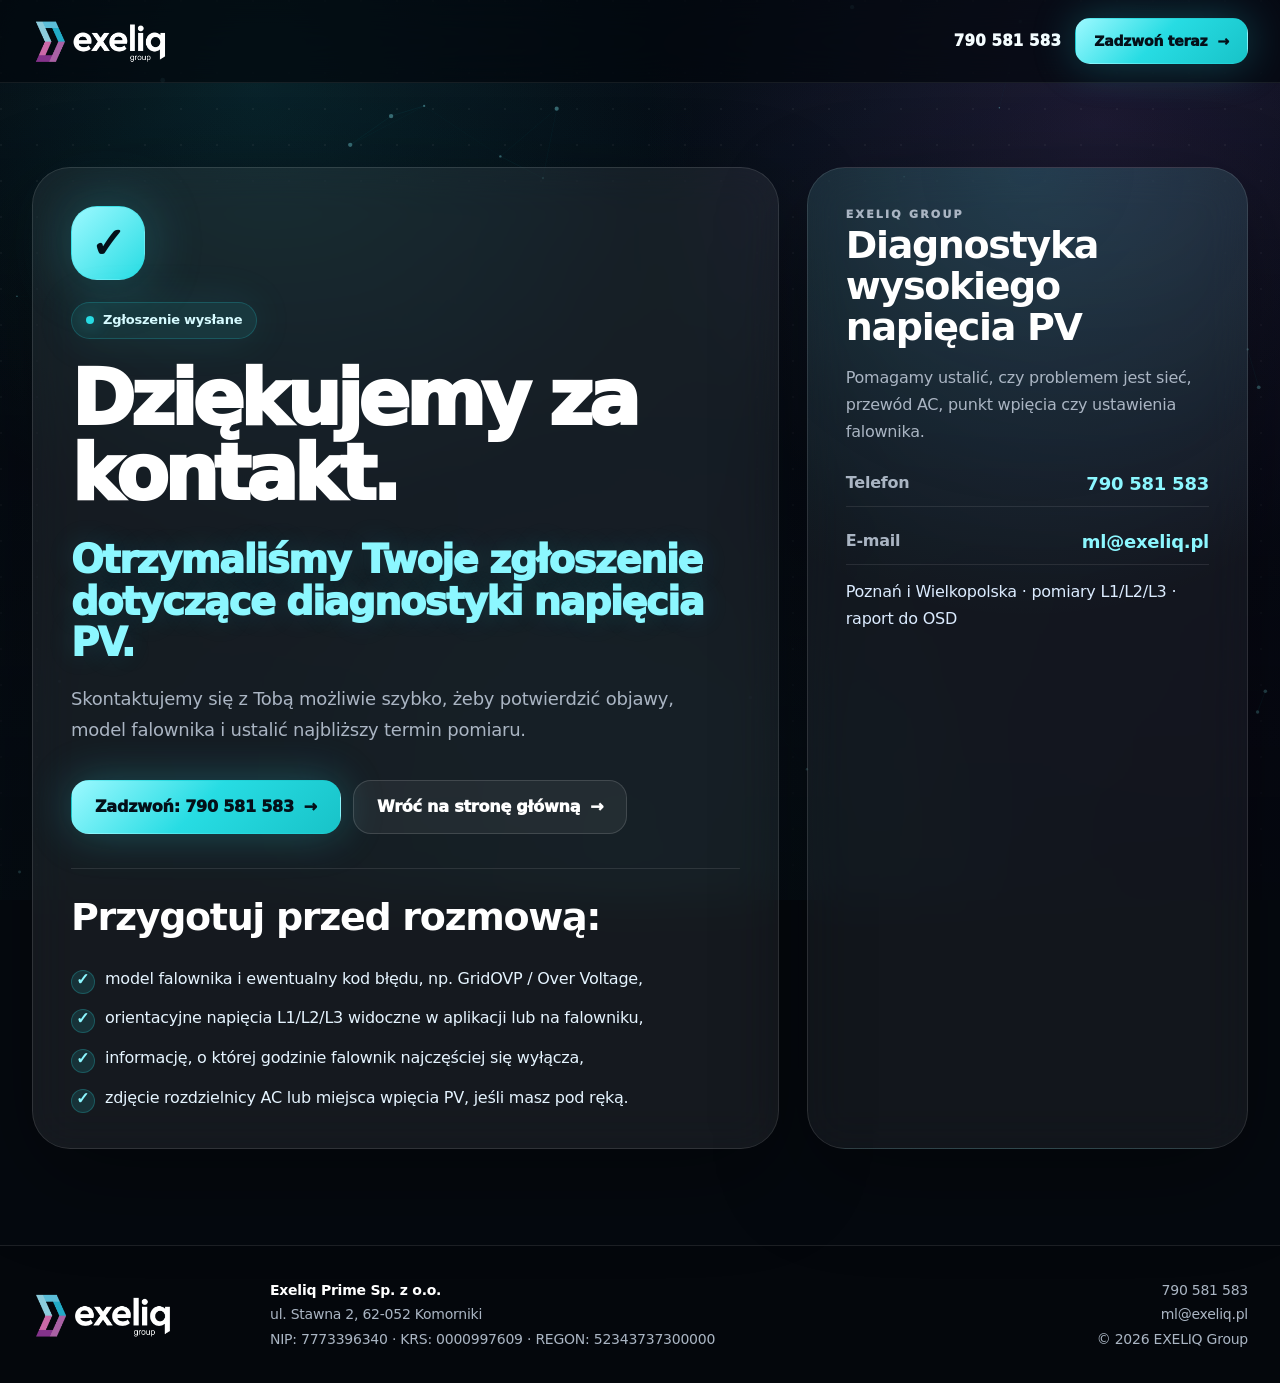
==== dziekujemy.html @ f60b9595 "Add files via upload" ====
<!doctype html>
<html lang="pl">
<head>
  <meta charset="utf-8" />
  <meta name="viewport" content="width=device-width, initial-scale=1" />
  <title>Dziękujemy za zgłoszenie | EXELIQ Group</title>
  <meta name="description" content="Dziękujemy za wysłanie zgłoszenia diagnostyki napięcia PV. EXELIQ Group skontaktuje się z Tobą w sprawie pomiaru i diagnostyki." />
  <meta name="robots" content="noindex, follow" />
  <meta name="theme-color" content="#05090f" />
  <link rel="preload" href="assets/exeliq_.png" as="image" />
  <link rel="stylesheet" href="styles.css" />
</head>
<body class="thank-you-page">
  <canvas id="particleCanvas" aria-hidden="true"></canvas>
  <div class="ambient" aria-hidden="true"></div>

  <header class="site-header">
    <div class="container header-inner">
      <a href="/" class="brand" aria-label="EXELIQ Group">
        <img src="assets/exeliq_.png" alt="EXELIQ Group" />
      </a>
      <div class="header-actions">
        <a class="phone-link" href="tel:+48790581583">790 581 583</a>
        <a class="btn btn-primary btn-small" href="tel:+48790581583">Zadzwoń teraz</a>
      </div>
    </div>
  </header>

  <main class="thank-you-main">
    <section class="container thank-you-grid">
      <div class="thank-you-card glass reveal is-visible">
        <div class="success-icon" aria-hidden="true">✓</div>
        <div class="eyebrow"><span></span>Zgłoszenie wysłane</div>
        <h1>Dziękujemy za kontakt.</h1>
        <p class="lead">Otrzymaliśmy Twoje zgłoszenie dotyczące diagnostyki napięcia PV.</p>
        <p class="hero-text">
          Skontaktujemy się z Tobą możliwie szybko, żeby potwierdzić objawy, model falownika
          i ustalić najbliższy termin pomiaru.
        </p>

        <div class="thank-you-actions">
          <a class="btn btn-primary" href="tel:+48790581583">Zadzwoń: 790 581 583</a>
          <a class="btn btn-secondary" href="/">Wróć na stronę główną</a>
        </div>

        <div class="next-steps">
          <h2>Przygotuj przed rozmową:</h2>
          <ul class="check-list">
            <li>model falownika i ewentualny kod błędu, np. GridOVP / Over Voltage,</li>
            <li>orientacyjne napięcia L1/L2/L3 widoczne w aplikacji lub na falowniku,</li>
            <li>informację, o której godzinie falownik najczęściej się wyłącza,</li>
            <li>zdjęcie rozdzielnicy AC lub miejsca wpięcia PV, jeśli masz pod ręką.</li>
          </ul>
        </div>
      </div>

      <aside class="thank-you-side glass reveal is-visible">
        <p class="mini-label">EXELIQ Group</p>
        <h2>Diagnostyka wysokiego napięcia PV</h2>
        <p>Pomagamy ustalić, czy problemem jest sieć, przewód AC, punkt wpięcia czy ustawienia falownika.</p>
        <div class="diagnostic-row"><span>Telefon</span><strong>790 581 583</strong></div>
        <div class="diagnostic-row"><span>E-mail</span><strong>ml@exeliq.pl</strong></div>
        <div class="diagnostic-note">Poznań i Wielkopolska · pomiary L1/L2/L3 · raport do OSD</div>
      </aside>
    </section>
  </main>

  <footer class="site-footer">
    <div class="container footer-grid">
      <img src="assets/exeliq_.png" alt="EXELIQ Group" />
      <div>
        <strong>Exeliq Prime Sp. z o.o.</strong>
        <span>ul. Stawna 2, 62-052 Komorniki</span>
        <span>NIP: 7773396340 · KRS: 0000997609 · REGON: 52343737300000</span>
      </div>
      <div class="footer-contact">
        <a href="tel:+48790581583">790 581 583</a>
        <a href="mailto:ml@exeliq.pl">ml@exeliq.pl</a>
        <span>© <span id="year"></span> EXELIQ Group</span>
      </div>
    </div>
  </footer>

  <script src="script.js"></script>
</body>
</html>
---- styles.css ----
:root {
  --bg: #05090f;
  --bg2: #09121c;
  --panel: rgba(255,255,255,.065);
  --panel-2: rgba(255,255,255,.095);
  --border: rgba(255,255,255,.115);
  --text: #ffffff;
  --muted: #aab5c3;
  --soft: #dbe8f3;
  --cyan: #27dce3;
  --cyan2: #8cf7ff;
  --red: #ff7b86;
  --purple: #a566d4;
  --shadow: rgba(0,0,0,.34);
  --max: 1320px;
  --radius: 30px;
}

* { box-sizing: border-box; }
html { scroll-behavior: smooth; }
body {
  margin: 0;
  min-width: 320px;
  overflow-x: hidden;
  color: var(--text);
  background: var(--bg);
  font-family: Inter, ui-sans-serif, system-ui, -apple-system, BlinkMacSystemFont, "Segoe UI", sans-serif;
  letter-spacing: -.015em;
}
body::before {
  content: "";
  position: fixed;
  inset: 0;
  pointer-events: none;
  z-index: -4;
  background:
    radial-gradient(circle at 20% 10%, rgba(39,220,227,.13), transparent 34%),
    radial-gradient(circle at 86% 14%, rgba(165,102,212,.16), transparent 34%),
    radial-gradient(circle at 50% 100%, rgba(30,170,155,.10), transparent 38%),
    linear-gradient(135deg, #05090f 0%, #07111a 46%, #080714 100%);
}

a { color: inherit; text-decoration: none; }
img { max-width: 100%; display: block; }
button, input, textarea { font: inherit; }

#particleCanvas {
  position: fixed;
  inset: 0;
  width: 100vw;
  height: 100vh;
  z-index: -3;
  pointer-events: none;
  opacity: .72;
}
.ambient {
  position: fixed;
  inset: 0;
  z-index: -2;
  pointer-events: none;
  background:
    linear-gradient(to bottom, rgba(5,9,15,.08), rgba(5,9,15,.78)),
    radial-gradient(circle at 1px 1px, rgba(255,255,255,.075) 1px, transparent 0);
  background-size: auto, 36px 36px;
  opacity: .72;
}

.container {
  width: min(var(--max), calc(100% - 64px));
  margin-inline: auto;
}
.section-pad { padding: 92px 0; }
.section-hero { padding: 72px 0 54px; }
.pt-small { padding-top: 38px; }

.glass {
  border: 1px solid var(--border);
  background: var(--panel);
  box-shadow: 0 30px 90px var(--shadow);
  backdrop-filter: blur(22px);
  -webkit-backdrop-filter: blur(22px);
}
.glass-strong {
  border: 1px solid rgba(140,247,255,.18);
  background: rgba(5,9,15,.64);
  box-shadow: 0 28px 90px rgba(0,0,0,.38), 0 0 64px rgba(39,220,227,.12);
  backdrop-filter: blur(24px);
  -webkit-backdrop-filter: blur(24px);
}

.site-header {
  position: sticky;
  top: 0;
  z-index: 50;
  border-bottom: 1px solid rgba(255,255,255,.075);
  background: rgba(2, 6, 12, .68);
  backdrop-filter: blur(20px);
  -webkit-backdrop-filter: blur(20px);
}
.header-inner {
  display: flex;
  align-items: center;
  justify-content: space-between;
  gap: 28px;
  min-height: 82px;
}
.brand {
  display: flex;
  align-items: center;
  min-width: 170px;
}
.brand img { height: 52px; width: auto; object-fit: contain; }
.nav-links {
  display: flex;
  align-items: center;
  justify-content: center;
  gap: 28px;
  color: var(--muted);
  font-size: 14px;
  font-weight: 850;
}
.nav-links a { transition: color .2s ease; }
.nav-links a:hover { color: var(--cyan2); }
.header-actions {
  display: flex;
  align-items: center;
  justify-content: flex-end;
  gap: 14px;
  min-width: 280px;
}
.phone-link {
  color: #f5fdff;
  font-size: 15px;
  font-weight: 950;
  letter-spacing: .02em;
}
.phone-link:hover { color: var(--cyan2); }

.btn {
  display: inline-flex;
  align-items: center;
  justify-content: center;
  gap: 10px;
  min-height: 54px;
  border-radius: 18px;
  padding: 15px 23px;
  border: 1px solid transparent;
  font-weight: 1000;
  letter-spacing: -.015em;
  line-height: 1;
  white-space: nowrap;
  transition: transform .25s ease, background .25s ease, border-color .25s ease, box-shadow .25s ease;
}
.btn::after {
  content: "→";
  transition: transform .25s ease;
}
.btn:hover { transform: translateY(-2px); }
.btn:hover::after { transform: translateX(3px); }
.btn-primary {
  color: #041019;
  background: linear-gradient(135deg, #9cf9ff 0%, #27dce3 48%, #18c3c8 100%);
  box-shadow: 0 0 44px rgba(39, 220, 227, .28);
}
.btn-primary:hover { box-shadow: 0 0 68px rgba(39, 220, 227, .42); }
.btn-secondary {
  color: #fff;
  border-color: rgba(255,255,255,.14);
  background: rgba(255,255,255,.055);
}
.btn-secondary:hover { border-color: rgba(140,247,255,.36); background: rgba(255,255,255,.095); }
.btn-small { min-height: 46px; padding: 13px 18px; border-radius: 15px; font-size: 14px; }

.hero-grid {
  display: grid;
  grid-template-columns: minmax(0, .88fr) minmax(0, 1.12fr);
  align-items: center;
  gap: 56px;
}
.hero-copy { min-width: 0; }
.eyebrow {
  display: inline-flex;
  align-items: center;
  gap: 9px;
  width: fit-content;
  max-width: 100%;
  border: 1px solid rgba(39,220,227,.20);
  background: rgba(39,220,227,.10);
  border-radius: 999px;
  padding: 9px 14px;
  color: #d6fbff;
  font-size: 13px;
  line-height: 1.3;
  font-weight: 900;
  box-shadow: 0 0 44px rgba(39,220,227,.10);
}
.eyebrow span {
  width: 8px;
  height: 8px;
  flex: 0 0 8px;
  border-radius: 50%;
  background: var(--cyan);
  box-shadow: 0 0 18px rgba(39,220,227,.8);
}
.hero h1 {
  max-width: 620px;
  margin: 28px 0 0;
  font-size: clamp(44px, 4.25vw, 72px);
  line-height: 1.04;
  letter-spacing: -.05em;
  font-weight: 1000;
  text-wrap: balance;
}
.hero h1 span {
  display: block;
  margin-bottom: .03em;
}
.lead {
  max-width: 650px;
  margin: 28px 0 0;
  color: var(--cyan2);
  font-size: clamp(28px, 3vw, 42px);
  line-height: 1.08;
  font-weight: 1000;
  letter-spacing: -.04em;
  text-shadow: 0 0 28px rgba(39,220,227,.16);
}
.hero-text {
  max-width: 610px;
  margin: 20px 0 0;
  color: var(--muted);
  font-size: 18px;
  line-height: 1.72;
}
.cta-row {
  display: flex;
  flex-wrap: wrap;
  gap: 12px;
  margin-top: 32px;
}
.hero-badges {
  display: grid;
  grid-template-columns: repeat(2, minmax(0, 1fr));
  gap: 12px;
  max-width: 610px;
  margin-top: 32px;
}
.hero-badges div,
.mini-benefits div {
  display: flex;
  align-items: center;
  gap: 11px;
  min-width: 0;
  border: 1px solid rgba(255,255,255,.10);
  background: rgba(255,255,255,.052);
  border-radius: 18px;
  padding: 14px 16px;
  color: #edf8ff;
  font-size: 14px;
  font-weight: 850;
  backdrop-filter: blur(14px);
}

[data-icon] {
  display: inline-block;
  width: 22px;
  height: 22px;
  flex: 0 0 22px;
  color: var(--cyan2);
  background: currentColor;
  mask-repeat: no-repeat;
  mask-position: center;
  mask-size: contain;
  -webkit-mask-repeat: no-repeat;
  -webkit-mask-position: center;
  -webkit-mask-size: contain;
}
[data-icon="shield"]{ mask-image: url("data:image/svg+xml,%3Csvg xmlns='http://www.w3.org/2000/svg' viewBox='0 0 24 24' fill='none' stroke='black' stroke-width='2.5' stroke-linecap='round' stroke-linejoin='round'%3E%3Cpath d='M12 22s8-4 8-10V5l-8-3-8 3v7c0 6 8 10 8 10Z'/%3E%3Cpath d='m9 12 2 2 4-4'/%3E%3C/svg%3E"); -webkit-mask-image: url("data:image/svg+xml,%3Csvg xmlns='http://www.w3.org/2000/svg' viewBox='0 0 24 24' fill='none' stroke='black' stroke-width='2.5' stroke-linecap='round' stroke-linejoin='round'%3E%3Cpath d='M12 22s8-4 8-10V5l-8-3-8 3v7c0 6 8 10 8 10Z'/%3E%3Cpath d='m9 12 2 2 4-4'/%3E%3C/svg%3E"); }
[data-icon="gauge"]{ mask-image: url("data:image/svg+xml,%3Csvg xmlns='http://www.w3.org/2000/svg' viewBox='0 0 24 24' fill='none' stroke='black' stroke-width='2.5' stroke-linecap='round' stroke-linejoin='round'%3E%3Cpath d='m12 14 4-4'/%3E%3Cpath d='M3.34 19a10 10 0 1 1 17.32 0'/%3E%3C/svg%3E"); -webkit-mask-image: url("data:image/svg+xml,%3Csvg xmlns='http://www.w3.org/2000/svg' viewBox='0 0 24 24' fill='none' stroke='black' stroke-width='2.5' stroke-linecap='round' stroke-linejoin='round'%3E%3Cpath d='m12 14 4-4'/%3E%3Cpath d='M3.34 19a10 10 0 1 1 17.32 0'/%3E%3C/svg%3E"); }
[data-icon="report"]{ mask-image: url("data:image/svg+xml,%3Csvg xmlns='http://www.w3.org/2000/svg' viewBox='0 0 24 24' fill='none' stroke='black' stroke-width='2.5' stroke-linecap='round' stroke-linejoin='round'%3E%3Cpath d='M14 2H6a2 2 0 0 0-2 2v16a2 2 0 0 0 2 2h12a2 2 0 0 0 2-2V8z'/%3E%3Cpath d='M14 2v6h6'/%3E%3Cpath d='M16 13H8'/%3E%3Cpath d='M16 17H8'/%3E%3C/svg%3E"); -webkit-mask-image: url("data:image/svg+xml,%3Csvg xmlns='http://www.w3.org/2000/svg' viewBox='0 0 24 24' fill='none' stroke='black' stroke-width='2.5' stroke-linecap='round' stroke-linejoin='round'%3E%3Cpath d='M14 2H6a2 2 0 0 0-2 2v16a2 2 0 0 0 2 2h12a2 2 0 0 0 2-2V8z'/%3E%3Cpath d='M14 2v6h6'/%3E%3Cpath d='M16 13H8'/%3E%3Cpath d='M16 17H8'/%3E%3C/svg%3E"); }
[data-icon="trend"], [data-icon="bars"]{ mask-image: url("data:image/svg+xml,%3Csvg xmlns='http://www.w3.org/2000/svg' viewBox='0 0 24 24' fill='none' stroke='black' stroke-width='2.5' stroke-linecap='round' stroke-linejoin='round'%3E%3Cpath d='M3 3v18h18'/%3E%3Cpath d='m19 9-5 5-4-4-3 3'/%3E%3C/svg%3E"); -webkit-mask-image: url("data:image/svg+xml,%3Csvg xmlns='http://www.w3.org/2000/svg' viewBox='0 0 24 24' fill='none' stroke='black' stroke-width='2.5' stroke-linecap='round' stroke-linejoin='round'%3E%3Cpath d='M3 3v18h18'/%3E%3Cpath d='m19 9-5 5-4-4-3 3'/%3E%3C/svg%3E"); }
[data-icon="zap"]{ mask-image: url("data:image/svg+xml,%3Csvg xmlns='http://www.w3.org/2000/svg' viewBox='0 0 24 24' fill='black'%3E%3Cpath d='M13 2 3 14h7l-1 8 10-12h-7z'/%3E%3C/svg%3E"); -webkit-mask-image: url("data:image/svg+xml,%3Csvg xmlns='http://www.w3.org/2000/svg' viewBox='0 0 24 24' fill='black'%3E%3Cpath d='M13 2 3 14h7l-1 8 10-12h-7z'/%3E%3C/svg%3E"); }
[data-icon="check"]{ mask-image: url("data:image/svg+xml,%3Csvg xmlns='http://www.w3.org/2000/svg' viewBox='0 0 24 24' fill='none' stroke='black' stroke-width='3' stroke-linecap='round' stroke-linejoin='round'%3E%3Cpath d='m20 6-11 11-5-5'/%3E%3C/svg%3E"); -webkit-mask-image: url("data:image/svg+xml,%3Csvg xmlns='http://www.w3.org/2000/svg' viewBox='0 0 24 24' fill='none' stroke='black' stroke-width='3' stroke-linecap='round' stroke-linejoin='round'%3E%3Cpath d='m20 6-11 11-5-5'/%3E%3C/svg%3E"); }
[data-icon="sliders"]{ mask-image: url("data:image/svg+xml,%3Csvg xmlns='http://www.w3.org/2000/svg' viewBox='0 0 24 24' fill='none' stroke='black' stroke-width='2.5' stroke-linecap='round'%3E%3Cpath d='M4 21v-7M4 10V3M12 21v-9M12 8V3M20 21v-5M20 12V3'/%3E%3Cpath d='M2 14h4M10 8h4M18 16h4'/%3E%3C/svg%3E"); -webkit-mask-image: url("data:image/svg+xml,%3Csvg xmlns='http://www.w3.org/2000/svg' viewBox='0 0 24 24' fill='none' stroke='black' stroke-width='2.5' stroke-linecap='round'%3E%3Cpath d='M4 21v-7M4 10V3M12 21v-9M12 8V3M20 21v-5M20 12V3'/%3E%3Cpath d='M2 14h4M10 8h4M18 16h4'/%3E%3C/svg%3E"); }
[data-icon="plug"]{ mask-image: url("data:image/svg+xml,%3Csvg xmlns='http://www.w3.org/2000/svg' viewBox='0 0 24 24' fill='none' stroke='black' stroke-width='2.5' stroke-linecap='round' stroke-linejoin='round'%3E%3Cpath d='M12 22v-5'/%3E%3Cpath d='M9 8V2'/%3E%3Cpath d='M15 8V2'/%3E%3Cpath d='M6 8h12v4a6 6 0 0 1-12 0Z'/%3E%3C/svg%3E"); -webkit-mask-image: url("data:image/svg+xml,%3Csvg xmlns='http://www.w3.org/2000/svg' viewBox='0 0 24 24' fill='none' stroke='black' stroke-width='2.5' stroke-linecap='round' stroke-linejoin='round'%3E%3Cpath d='M12 22v-5'/%3E%3Cpath d='M9 8V2'/%3E%3Cpath d='M15 8V2'/%3E%3Cpath d='M6 8h12v4a6 6 0 0 1-12 0Z'/%3E%3C/svg%3E"); }

.hero-showcase {
  min-width: 0;
  display: grid;
  grid-template-columns: 1fr;
  gap: 20px;
  align-items: stretch;
}
.showcase-main {
  position: relative;
  min-height: 620px;
  overflow: hidden;
  border-radius: 40px;
}
.showcase-bg {
  position: absolute;
  inset: 0;
  background-image:
    linear-gradient(140deg, rgba(5,9,15,.94), rgba(5,9,15,.60) 48%, rgba(5,9,15,.25)),
    url('https://images.unsplash.com/photo-1508514177221-188b1cf16e9d?auto=format&fit=crop&w=1400&q=85');
  background-size: cover;
  background-position: center center;
  transform: scale(1.02);
}
.showcase-bg::after {
  content: "";
  position: absolute;
  inset: 0;
  background: linear-gradient(to top, rgba(5,9,15,.86), transparent 58%);
}
.showcase-content {
  position: relative;
  z-index: 1;
  height: 100%;
  min-height: inherit;
  display: flex;
  flex-direction: column;
  justify-content: space-between;
  padding: 34px;
}
.voltage-panel {
  width: min(390px, 100%);
  border-radius: 30px;
  padding: 24px;
}
.panel-title {
  display: flex;
  align-items: center;
  gap: 14px;
}
.warning-icon {
  display: grid;
  place-items: center;
  width: 52px;
  height: 52px;
  border-radius: 19px;
  color: #ffe1e1;
  background: rgba(255,123,134,.14);
  border: 1px solid rgba(255,123,134,.28);
  font-weight: 1000;
  font-size: 30px;
}
.panel-title p,
.mini-label {
  margin: 0;
  color: rgba(140,247,255,.73);
  text-transform: uppercase;
  letter-spacing: .20em;
  font-size: 11px;
  font-weight: 1000;
}
.panel-title h3,
.problem-card h3 {
  margin: 2px 0 0;
  color: #fff;
  font-size: 21px;
  line-height: 1.12;
}
.phase-list {
  display: grid;
  gap: 9px;
  margin-top: 20px;
}
.phase-list div {
  display: flex;
  align-items: center;
  justify-content: space-between;
  border: 1px solid rgba(255,255,255,.09);
  background: rgba(255,255,255,.07);
  border-radius: 18px;
  padding: 14px 16px;
  color: #c7d4e1;
  font-weight: 900;
}
.phase-list strong {
  color: var(--cyan2);
  font-size: 22px;
  letter-spacing: .03em;
}
.status-alert {
  margin-top: 14px;
  border: 1px solid rgba(255,123,134,.26);
  background: rgba(255,123,134,.12);
  color: #ffd4d7;
  border-radius: 18px;
  padding: 14px 16px;
  font-weight: 1000;
}
.mini-benefits {
  display: grid;
  grid-template-columns: repeat(3, minmax(0, 1fr));
  
  gap: 12px;
}
.mini-benefits div {
  justify-content: center;
  min-height: 72px;
  text-align: center;
}
.showcase-side {
  display: grid;
  grid-template-rows: auto 1fr;
  gap: 20px;
  min-width: 0;
}
.side-card {
  border-radius: 30px;
  padding: 24px;
}
.problem-card p:last-child {
  margin: 14px 0 0;
  color: var(--muted);
  line-height: 1.65;
}
.inverter-card {
  display: flex;
  align-items: center;
  justify-content: center;
  min-height: 290px;
  border-radius: 30px;
  background:
    radial-gradient(circle at 50% 20%, rgba(39,220,227,.13), transparent 42%),
    rgba(255,255,255,.055);
}
.inverter-box {
  position: relative;
  width: min(240px, 72%);
  aspect-ratio: 1 / 1.04;
  border-radius: 34px;
  background: linear-gradient(145deg, #f7fbff, #b7c1ca);
  box-shadow: 0 30px 70px rgba(0,0,0,.35), inset 0 1px 0 rgba(255,255,255,.86);
  padding: 24px;
}
.inv-head {
  color: #606d7a;
  text-transform: uppercase;
  letter-spacing: .38em;
  font-size: 10px;
  font-weight: 1000;
}
.inv-display {
  position: absolute;
  left: 22%;
  right: 22%;
  bottom: 22%;
  height: 58px;
  display: flex;
  align-items: center;
  justify-content: center;
  gap: 10px;
  border-radius: 16px;
  background: #061019;
}
.inv-display span {
  width: 10px;
  height: 10px;
  border-radius: 999px;
  background: #617080;
}
.inv-display span:first-child,
.inv-display span:nth-child(2) {
  background: var(--cyan);
  box-shadow: 0 0 16px rgba(39,220,227,.8);
}
.inv-cables {
  position: absolute;
  bottom: -50px;
  left: 50%;
  display: flex;
  gap: 18px;
  transform: translateX(-50%);
}
.inv-cables b {
  display: block;
  width: 12px;
  height: 70px;
  border-radius: 0 0 999px 999px;
  background: #01060b;
}

.top-calculator-wrap { padding: 8px 0 16px; }
.top-calculator {
  border-radius: 34px;
  padding: 34px;
}

.section-head {
  max-width: 780px;
  margin-bottom: 38px;
  text-align: left;
}
.section-head h2,
.info-card h2,
.calculator h2,
.benefits-card h2,
.final-card h2,
.lead-form h2 {
  margin: 18px 0 0;
  font-size: clamp(34px, 4vw, 58px);
  line-height: 1.03;
  letter-spacing: -.045em;
  font-weight: 1000;
}
.section-head p,
.info-card p,
.benefits-card p,
.final-card p,
.lead-form p {
  margin: 18px 0 0;
  color: var(--muted);
  font-size: 17px;
  line-height: 1.75;
}
.service-grid {
  display: grid;
  grid-template-columns: repeat(4, minmax(0, 1fr));
  gap: 18px;
}
.service-card {
  min-height: 245px;
  border-radius: 30px;
  padding: 26px;
  transition: border-color .25s ease, transform .25s ease, background .25s ease;
}
.service-card:hover {
  transform: translateY(-4px);
  border-color: rgba(140,247,255,.28);
  background: rgba(255,255,255,.085);
}
.service-card i {
  width: 32px;
  height: 32px;
  margin-bottom: 26px;
}
.service-card h3 {
  margin: 0;
  color: #fff;
  font-size: 21px;
  line-height: 1.12;
}
.service-card p {
  margin: 14px 0 0;
  color: var(--muted);
  font-size: 15px;
  line-height: 1.65;
}

.split-grid,
.calculator-grid,
.final-grid,
.faq-grid {
  display: grid;
  grid-template-columns: 1fr 1fr;
  gap: 28px;
  align-items: stretch;
}
.info-card,
.benefits-card,
.calculator,
.final-card,
.lead-form {
  border-radius: 34px;
  padding: 34px;
}
.check-list {
  display: grid;
  gap: 14px;
  margin: 28px 0 0;
  padding: 0;
  list-style: none;
}
.check-list li {
  position: relative;
  color: #e5f4ff;
  line-height: 1.6;
  padding-left: 34px;
}
.check-list li::before {
  content: "";
  position: absolute;
  left: 0;
  top: 4px;
  width: 22px;
  height: 22px;
  border-radius: 50%;
  background: rgba(39,220,227,.13);
  border: 1px solid rgba(39,220,227,.24);
}
.check-list li::after {
  content: "✓";
  position: absolute;
  left: 5px;
  top: 1px;
  color: var(--cyan2);
  font-weight: 1000;
}
.diagnostic-stack {
  display: grid;
  gap: 18px;
}
.photo-card {
  min-height: 330px;
  border: 1px solid var(--border);
  border-radius: 34px;
  background-size: cover;
  background-position: center center;
  box-shadow: 0 30px 90px rgba(0,0,0,.26);
}
.photo-roof {
  background-image:
    linear-gradient(to top, rgba(5,9,15,.62), transparent 55%),
    url('https://images.unsplash.com/photo-1509391366360-2e959784a276?auto=format&fit=crop&w=1200&q=85');
}
.measurement-card {
  border-radius: 30px;
  padding: 26px;
}
.diagnostic-row {
  display: flex;
  justify-content: space-between;
  gap: 18px;
  margin-top: 12px;
  border-bottom: 1px solid rgba(255,255,255,.09);
  padding: 12px 0;
}
.diagnostic-row span { color: var(--muted); font-weight: 800; }
.diagnostic-row strong { color: var(--cyan2); font-size: 22px; }
.diagnostic-note {
  margin-top: 14px;
  color: #dcecff;
  line-height: 1.65;
}

.calc-title {
  display: flex;
  align-items: flex-start;
  gap: 16px;
}
.calc-title i {
  width: 44px;
  height: 44px;
  margin-top: 6px;
  padding: 12px;
}
.calculator h2 { font-size: clamp(30px, 3.2vw, 44px); }
.calculator p { color: var(--muted); line-height: 1.65; margin: 8px 0 0; }
.inputs-grid {
  display: grid;
  grid-template-columns: repeat(3, minmax(0, 1fr));
  gap: 14px;
  margin-top: 30px;
}
.inputs-grid-4 {
  grid-template-columns: repeat(4, minmax(0, 1fr));
}
.inputs-grid label {
  display: grid;
  gap: 8px;
  color: var(--soft);
  font-size: 14px;
  font-weight: 850;
}
.inputs-grid span {
  display: flex;
  align-items: center;
  gap: 8px;
  border: 1px solid rgba(255,255,255,.10);
  background: rgba(1,5,10,.35);
  border-radius: 18px;
  padding: 13px 14px;
  color: var(--muted);
}
.inputs-grid input {
  width: 100%;
  min-width: 0;
  border: 0;
  outline: 0;
  background: transparent;
  color: #fff;
  font-size: 18px;
  font-weight: 1000;
}
.calc-result {
  margin-top: 26px;
  border: 1px solid rgba(39,220,227,.20);
  border-radius: 26px;
  background: rgba(39,220,227,.105);
  padding: 24px;
}
.calc-result p { margin: 0; color: #d6fbff; font-size: 14px; font-weight: 850; }
.calc-result strong {
  display: block;
  margin-top: 8px;
  color: var(--cyan2);
  font-size: clamp(42px, 5vw, 60px);
  line-height: 1;
  letter-spacing: -.05em;
}
.calc-result small { display: block; margin-top: 14px; color: var(--muted); line-height: 1.55; }

.calc-results-grid {
  display: grid;
  grid-template-columns: minmax(0, .95fr) minmax(0, 1.05fr);
  gap: 16px;
  margin-top: 26px;
}
.calc-result {
  margin-top: 0;
  height: 100%;
}
.calc-result-energy {
  background: rgba(39,220,227,.105);
}
.calc-result-money {
  background: linear-gradient(135deg, rgba(39,220,227,.18), rgba(165,102,212,.18));
  border-color: rgba(140,247,255,.30);
}
.calc-result-spotlight {
  box-shadow: 0 0 0 1px rgba(140,247,255,.10), 0 0 68px rgba(39,220,227,.16), 0 28px 90px rgba(0,0,0,.30);
}
.calc-result-money p {
  color: #f4fdff;
  font-size: 15px;
}
.calc-result-money strong {
  color: #ffffff;
  font-size: clamp(50px, 6vw, 76px);
  text-shadow: 0 0 30px rgba(39,220,227,.20);
}
.calc-result-money small {
  color: #dffbff;
  font-size: 14px;
}
.benefits-section {
  padding-top: 26px;
}
.benefits-grid {
  display: grid;
  grid-template-columns: 1fr;
  gap: 28px;
}
.goal-box {
  display: grid;
  gap: 6px;
  margin-top: 28px;
  border: 1px solid rgba(39,220,227,.20);
  border-radius: 24px;
  background: rgba(39,220,227,.10);
  padding: 22px;
}
.goal-box strong { color: #fff; font-size: 20px; }
.goal-box span { color: #dcfbff; line-height: 1.62; }

.pricing-grid {
  display: grid;
  grid-template-columns: repeat(3, minmax(0, 1fr));
  gap: 18px;
}
.price-card {
  display: flex;
  flex-direction: column;
  min-height: 460px;
  border-radius: 34px;
  padding: 30px;
}
.price-card.featured {
  border-color: rgba(39,220,227,.38);
  background: rgba(39,220,227,.10);
  box-shadow: 0 0 64px rgba(39,220,227,.14), 0 30px 90px rgba(0,0,0,.32);
}
.tag {
  width: fit-content;
  border-radius: 999px;
  background: rgba(255,255,255,.095);
  padding: 8px 12px;
  color: #dffcff;
  font-size: 11px;
  font-weight: 1000;
  letter-spacing: .14em;
  text-transform: uppercase;
}
.price-card h3 { margin: 22px 0 0; font-size: 26px; line-height: 1.1; }
.price-card > strong { margin-top: 14px; color: var(--cyan2); font-size: 32px; }
.price-card ul { display: grid; gap: 12px; margin: 26px 0 28px; padding: 0; list-style: none; }
.price-card li { color: var(--soft); line-height: 1.45; }
.price-card li::before { content: "✓"; color: var(--cyan2); font-weight: 1000; margin-right: 8px; }
.price-card .btn { margin-top: auto; width: fit-content; }

.faq-grid { align-items: start; }
.section-head.left { margin-bottom: 0; }
.faq-list { display: grid; gap: 14px; }
details {
  border-radius: 24px;
  padding: 0;
  overflow: hidden;
}
summary {
  display: flex;
  justify-content: space-between;
  gap: 16px;
  cursor: pointer;
  padding: 22px 24px;
  color: #fff;
  font-size: 18px;
  font-weight: 1000;
  list-style: none;
}
summary::-webkit-details-marker { display: none; }
summary::after { content: "+"; color: var(--cyan2); font-size: 28px; line-height: 1; }
details[open] summary::after { content: "–"; }
details p {
  margin: 0;
  padding: 0 24px 24px;
  color: var(--muted);
  line-height: 1.7;
}

.final-section { padding-bottom: 100px; }
.final-card {
  background: linear-gradient(135deg, rgba(39,220,227,.12), rgba(165,102,212,.08));
}
.final-card h2 { font-size: clamp(38px, 5vw, 64px); }
.contact-mini {
  display: grid;
  gap: 10px;
  margin-top: 28px;
  color: var(--muted);
}
.lead-form input,
.lead-form textarea {
  width: 100%;
  margin-top: 14px;
  border: 1px solid rgba(255,255,255,.10);
  outline: 0;
  background: rgba(1,5,10,.38);
  border-radius: 18px;
  padding: 15px 16px;
  color: #fff;
  resize: vertical;
}
.lead-form input:focus,
.lead-form textarea:focus {
  border-color: rgba(140,247,255,.42);
  box-shadow: 0 0 0 4px rgba(39,220,227,.09);
}
.lead-form input::placeholder,
.lead-form textarea::placeholder { color: #667587; }
.lead-form button { width: 100%; margin-top: 16px; cursor: pointer; }
.lead-form small { display: block; margin-top: 14px; color: #7f8d9e; line-height: 1.55; }

.mobile-sticky { display: none; }
.site-footer {
  position: relative;
  z-index: 5;
  border-top: 1px solid rgba(255,255,255,.10);
  background: rgba(0,0,0,.18);
  padding: 34px 0;
}
.footer-grid {
  display: grid;
  grid-template-columns: 210px 1fr auto;
  gap: 28px;
  align-items: center;
}
.footer-grid img { height: 54px; width: auto; }
.footer-grid div { display: grid; gap: 4px; color: var(--muted); font-size: 14px; line-height: 1.45; }
.footer-grid strong { color: #fff; }
.footer-contact { text-align: right; }
.footer-contact a:hover { color: var(--cyan2); }

.reveal {
  opacity: 0;
  transform: translateY(18px);
  transition: opacity .75s ease, transform .75s ease;
}
.reveal.is-visible { opacity: 1; transform: translateY(0); }
.delay-1 { transition-delay: .08s; }
.delay-2 { transition-delay: .16s; }
.delay-3 { transition-delay: .24s; }

@media (max-width: 1180px) {
  .container { width: min(var(--max), calc(100% - 44px)); }
  .hero-grid { grid-template-columns: 1fr; gap: 42px; }
  .hero h1 { max-width: 840px; }
  .hero-text { max-width: 760px; }
  .hero-badges { max-width: 760px; grid-template-columns: repeat(4, minmax(0, 1fr)); }
    .showcase-main { min-height: 560px; }
  .service-grid { grid-template-columns: repeat(2, minmax(0, 1fr)); }
}

@media (max-width: 940px) {
  .nav-links { display: none; }
  .header-actions { min-width: auto; }
  .hero-showcase { grid-template-columns: 1fr; }
  .showcase-side { grid-template-columns: 1fr 1fr; grid-template-rows: auto; }
  .inverter-card { min-height: 250px; }
    .split-grid,
  .calculator-grid,
  .final-grid,
  .faq-grid { grid-template-columns: 1fr; }
  .pricing-grid { grid-template-columns: 1fr; }
  .footer-grid { grid-template-columns: 1fr; text-align: left; }
  .footer-contact { text-align: left; }
}

@media (max-width: 720px) {
  .container { width: min(100% - 30px, var(--max)); }
  .section-hero { padding-top: 38px; }
  .section-pad { padding: 66px 0; }
  .header-inner { min-height: 74px; gap: 12px; }
  .brand img { height: 40px; }
  .phone-link { display: none; }
  .btn-small { min-height: 42px; padding: 11px 14px; font-size: 13px; }
  .hero h1 { font-size: clamp(42px, 11.8vw, 60px); line-height: 1.05; letter-spacing: -.045em; }
  .lead { font-size: clamp(25px, 8vw, 36px); }
  .hero-text { font-size: 16px; }
  .hero-badges { grid-template-columns: 1fr; }
  .cta-row { flex-direction: column; }
  .cta-row .btn { width: 100%; }
  .showcase-content { padding: 20px; }
  .showcase-main { min-height: 560px; border-radius: 30px; }
  .top-calculator { padding: 24px; border-radius: 28px; }
  .voltage-panel { padding: 18px; border-radius: 24px; }
  .mini-benefits { grid-template-columns: 1fr; }
  .showcase-side { grid-template-columns: 1fr; }
    .service-grid { grid-template-columns: 1fr; }
  .inputs-grid,
  .inputs-grid-4,
  .calc-results-grid { grid-template-columns: 1fr; }
  .info-card,
  .benefits-card,
  .calculator,
  .final-card,
  .lead-form { padding: 24px; border-radius: 28px; }
  .mobile-sticky {
    position: fixed;
    left: 14px;
    right: 14px;
    bottom: 14px;
    z-index: 80;
    display: flex;
    justify-content: center;
    border-radius: 18px;
    background: linear-gradient(135deg, #9cf9ff, #27dce3);
    color: #041019;
    padding: 16px 18px;
    font-weight: 1000;
    box-shadow: 0 0 46px rgba(39,220,227,.35);
  }
  .site-footer { padding-bottom: 86px; }
}

@media (max-width: 420px) {
  .hero h1 { letter-spacing: -.055em; }
  .eyebrow { font-size: 12px; }
  .header-actions .btn-small { padding: 10px 12px; }
  .showcase-main { min-height: 600px; }
}


/* Thank-you page */
.thank-you-main {
  position: relative;
  z-index: 5;
  min-height: calc(100vh - 82px);
  padding: 84px 0 96px;
}
.thank-you-grid {
  display: grid;
  grid-template-columns: minmax(0, 1.1fr) minmax(320px, .65fr);
  gap: 28px;
  align-items: stretch;
}
.thank-you-card,
.thank-you-side {
  border-radius: 38px;
  padding: 38px;
}
.thank-you-card h1 {
  margin: 22px 0 0;
  max-width: 760px;
  font-size: clamp(48px, 6vw, 82px);
  line-height: .98;
  letter-spacing: -.06em;
  font-weight: 1000;
}
.thank-you-card .lead {
  max-width: 760px;
}
.success-icon {
  display: grid;
  place-items: center;
  width: 74px;
  height: 74px;
  margin-bottom: 22px;
  border: 1px solid rgba(39,220,227,.28);
  border-radius: 26px;
  color: #041019;
  background: linear-gradient(135deg, #9cf9ff, #27dce3);
  box-shadow: 0 0 58px rgba(39,220,227,.28);
  font-size: 42px;
  font-weight: 1000;
}
.thank-you-actions {
  display: flex;
  flex-wrap: wrap;
  gap: 12px;
  margin-top: 34px;
}
.next-steps {
  margin-top: 34px;
  border-top: 1px solid rgba(255,255,255,.10);
  padding-top: 28px;
}
.next-steps h2,
.thank-you-side h2 {
  margin: 0;
  color: #fff;
  font-size: clamp(26px, 3vw, 38px);
  line-height: 1.08;
  letter-spacing: -.035em;
}
.thank-you-side {
  background:
    radial-gradient(circle at 50% 0%, rgba(39,220,227,.14), transparent 45%),
    rgba(255,255,255,.055);
}
.thank-you-side p {
  color: var(--muted);
  line-height: 1.7;
}
.thank-you-side .diagnostic-row strong {
  font-size: 18px;
}

@media (max-width: 940px) {
  .thank-you-grid {
    grid-template-columns: 1fr;
  }
}
@media (max-width: 720px) {
  .thank-you-main {
    padding: 48px 0 86px;
  }
  .thank-you-card,
  .thank-you-side {
    padding: 24px;
    border-radius: 30px;
  }
  .thank-you-actions .btn {
    width: 100%;
  }
}
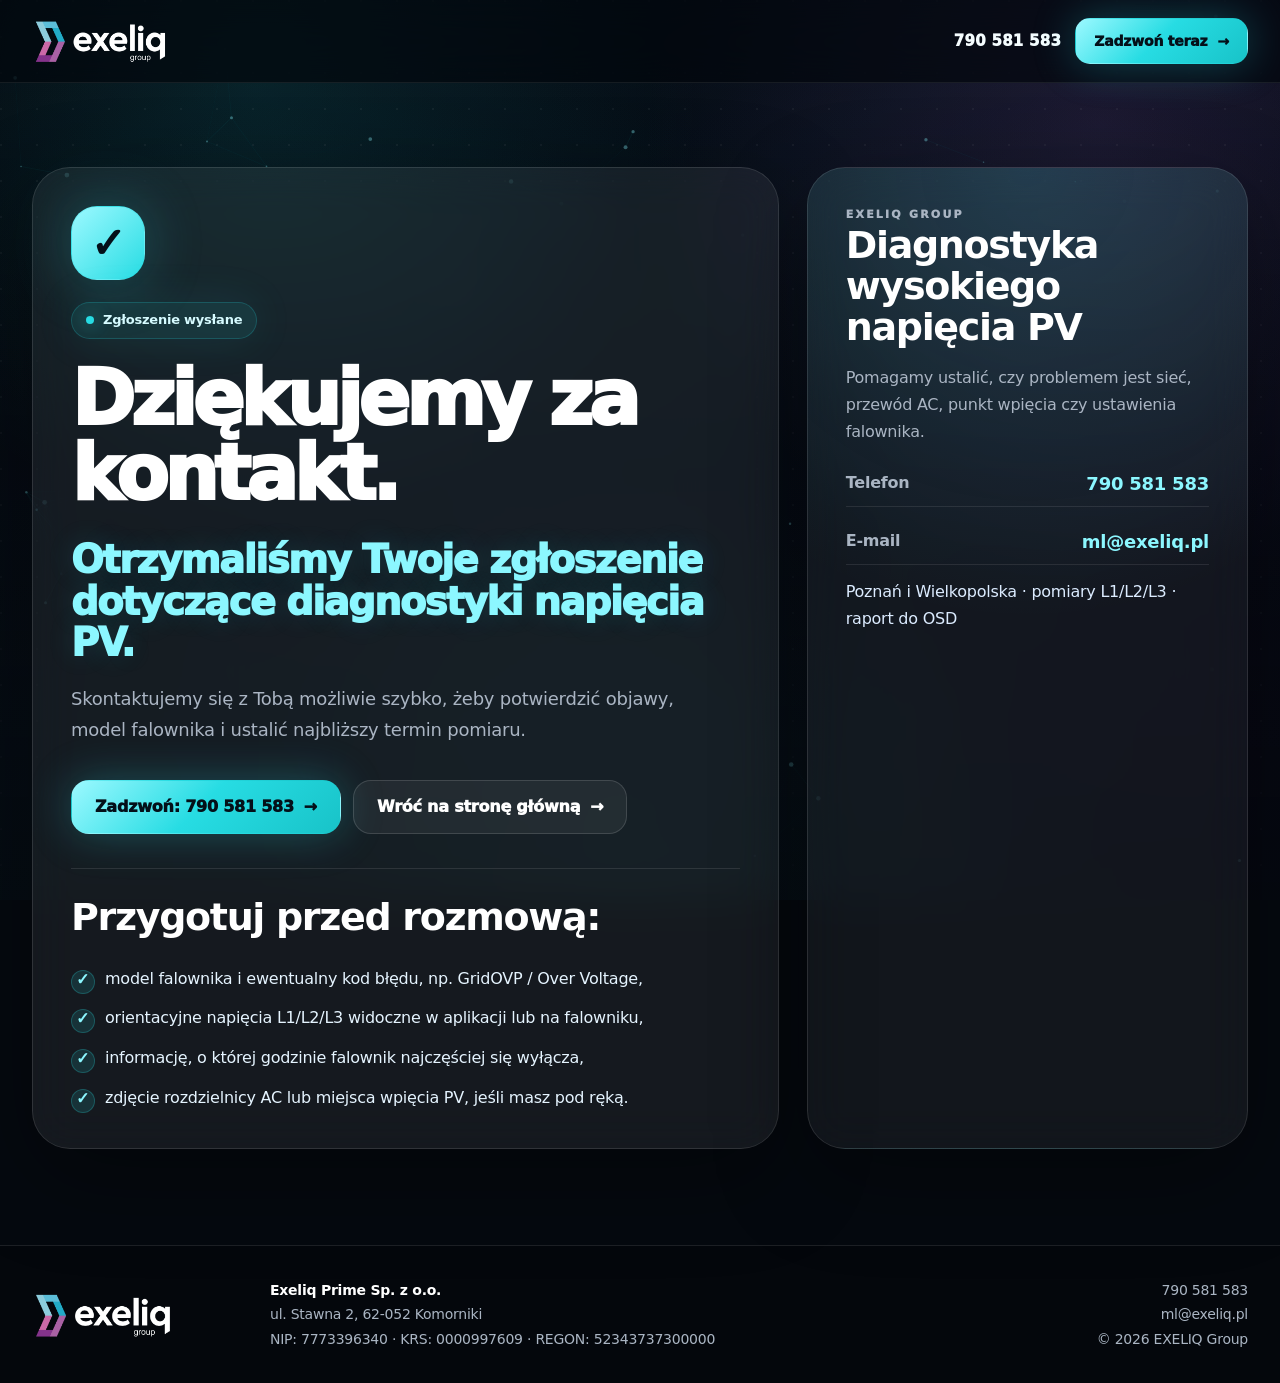
==== commit 154536d3: "Update dziekujemy.html" ====
--- a/dziekujemy.html
+++ b/dziekujemy.html
@@ -9,6 +9,15 @@
   <meta name="theme-color" content="#05090f" />
   <link rel="preload" href="assets/exeliq_.png" as="image" />
   <link rel="stylesheet" href="styles.css" />
+  <!-- Google tag (gtag.js) -->
+<script async src="https://www.googletagmanager.com/gtag/js?id=AW-980913972"></script>
+<script>
+  window.dataLayer = window.dataLayer || [];
+  function gtag(){dataLayer.push(arguments);}
+  gtag('js', new Date());
+
+  gtag('config', 'AW-980913972');
+</script>
 </head>
 <body class="thank-you-page">
   <canvas id="particleCanvas" aria-hidden="true"></canvas>
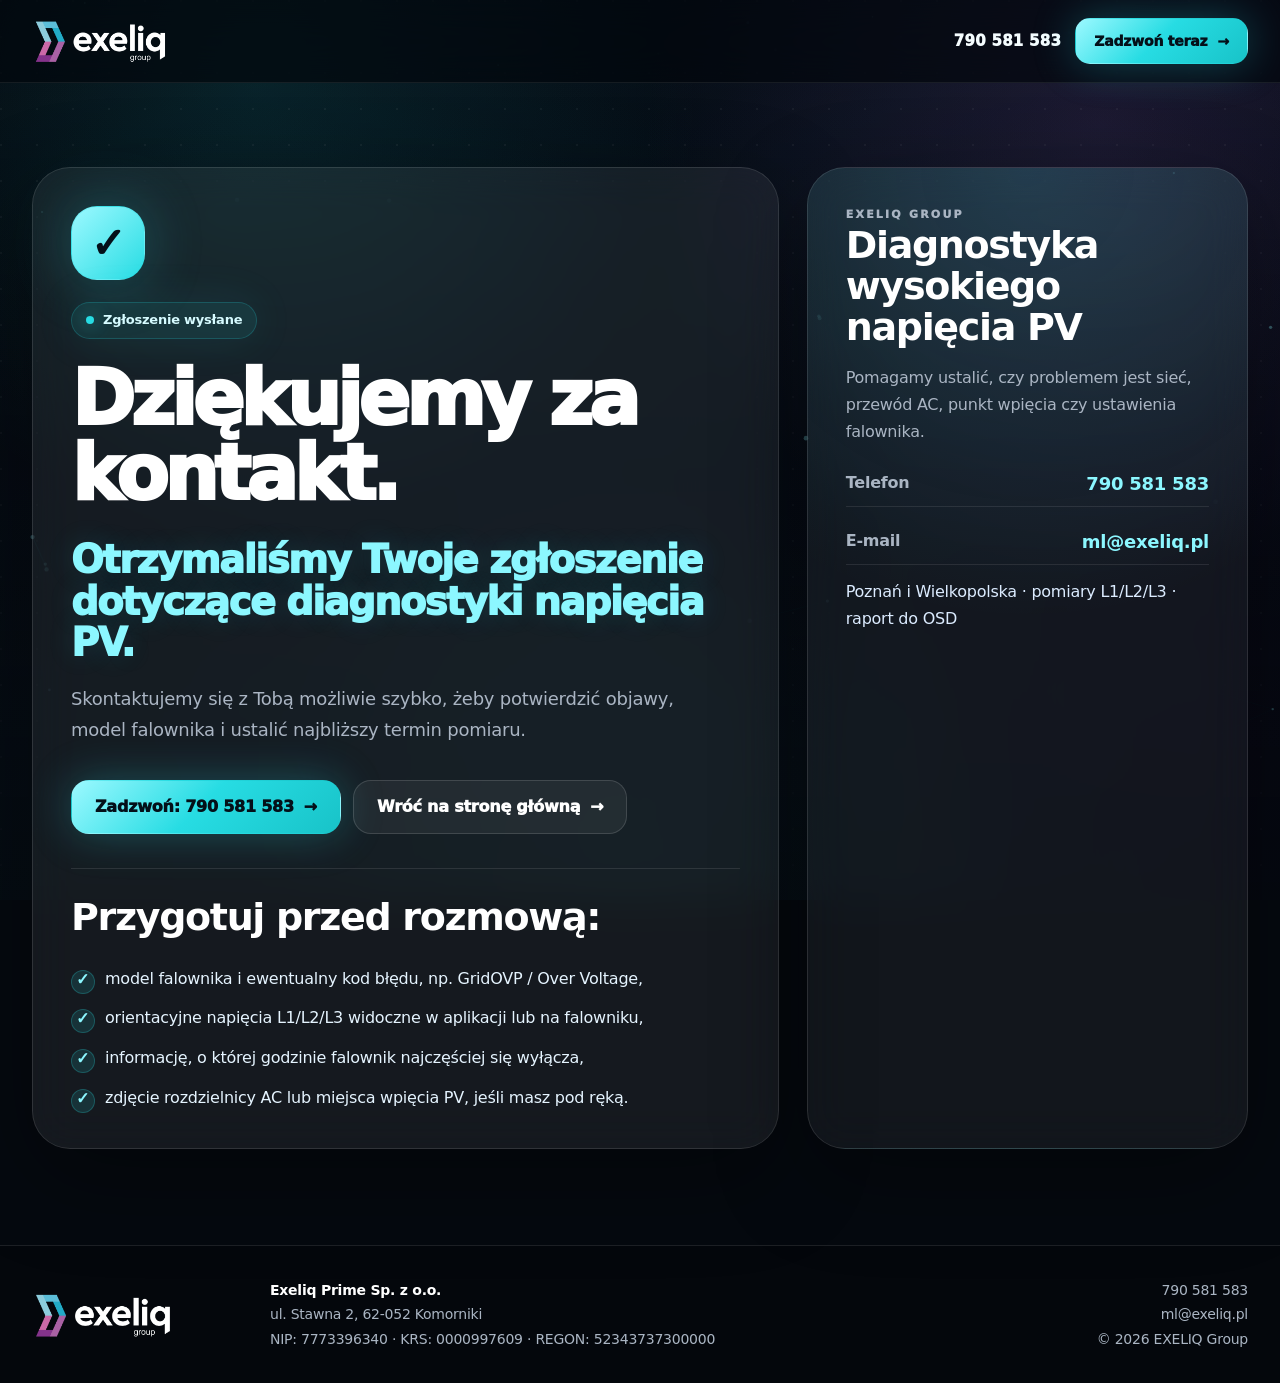
==== commit 192bbce0: "Update dziekujemy.html" ====
--- a/dziekujemy.html
+++ b/dziekujemy.html
@@ -18,6 +18,23 @@
 
   gtag('config', 'AW-980913972');
 </script>
+  <!-- Meta Pixel Code -->
+<script>
+!function(f,b,e,v,n,t,s)
+{if(f.fbq)return;n=f.fbq=function(){n.callMethod?
+n.callMethod.apply(n,arguments):n.queue.push(arguments)};
+if(!f._fbq)f._fbq=n;n.push=n;n.loaded=!0;n.version='2.0';
+n.queue=[];t=b.createElement(e);t.async=!0;
+t.src=v;s=b.getElementsByTagName(e)[0];
+s.parentNode.insertBefore(t,s)}(window, document,'script',
+'https://connect.facebook.net/en_US/fbevents.js');
+fbq('init', '2146941939417183');
+fbq('track', 'PageView');
+</script>
+<noscript><img height="1" width="1" style="display:none"
+src="https://www.facebook.com/tr?id=2146941939417183&ev=PageView&noscript=1"
+/></noscript>
+<!-- End Meta Pixel Code -->
 </head>
 <body class="thank-you-page">
   <canvas id="particleCanvas" aria-hidden="true"></canvas>
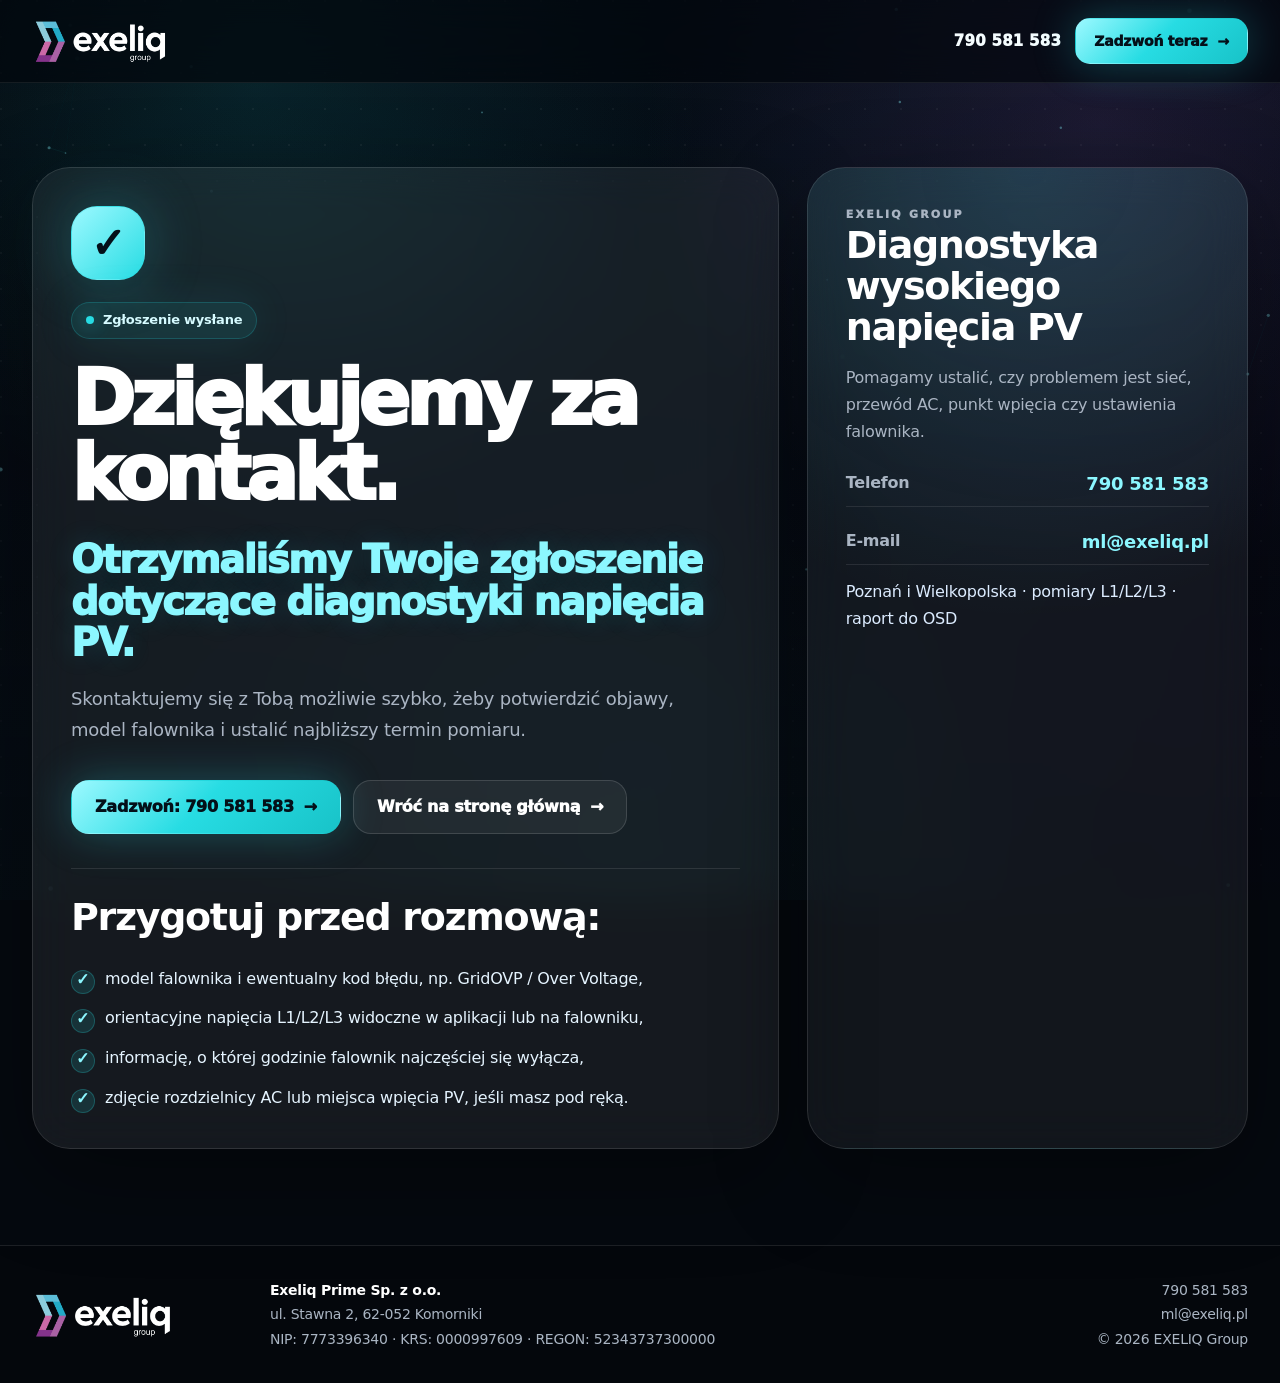
==== commit 583d3087: "Add files via upload" ====
--- a/dziekujemy.html
+++ b/dziekujemy.html
@@ -7,6 +7,7 @@
   <meta name="description" content="Dziękujemy za wysłanie zgłoszenia diagnostyki napięcia PV. EXELIQ Group skontaktuje się z Tobą w sprawie pomiaru i diagnostyki." />
   <meta name="robots" content="noindex, follow" />
   <meta name="theme-color" content="#05090f" />
+  <meta name="tracking-version" content="meta-lead-2026-05-25" />
   <link rel="preload" href="assets/exeliq_.png" as="image" />
   <link rel="stylesheet" href="styles.css" />
   <!-- Google tag (gtag.js) -->
@@ -30,9 +31,13 @@
 'https://connect.facebook.net/en_US/fbevents.js');
 fbq('init', '2146941939417183');
 fbq('track', 'PageView');
+fbq('track', 'Lead', { content_name: 'Lead - PV napięcie - dziekujemy' });
 </script>
 <noscript><img height="1" width="1" style="display:none"
 src="https://www.facebook.com/tr?id=2146941939417183&ev=PageView&noscript=1"
+/>
+<img height="1" width="1" style="display:none"
+src="https://www.facebook.com/tr?id=2146941939417183&ev=Lead&noscript=1"
 /></noscript>
 <!-- End Meta Pixel Code -->
 </head>
@@ -109,4 +114,4 @@
 
   <script src="script.js"></script>
 </body>
-</html>
+</html>
